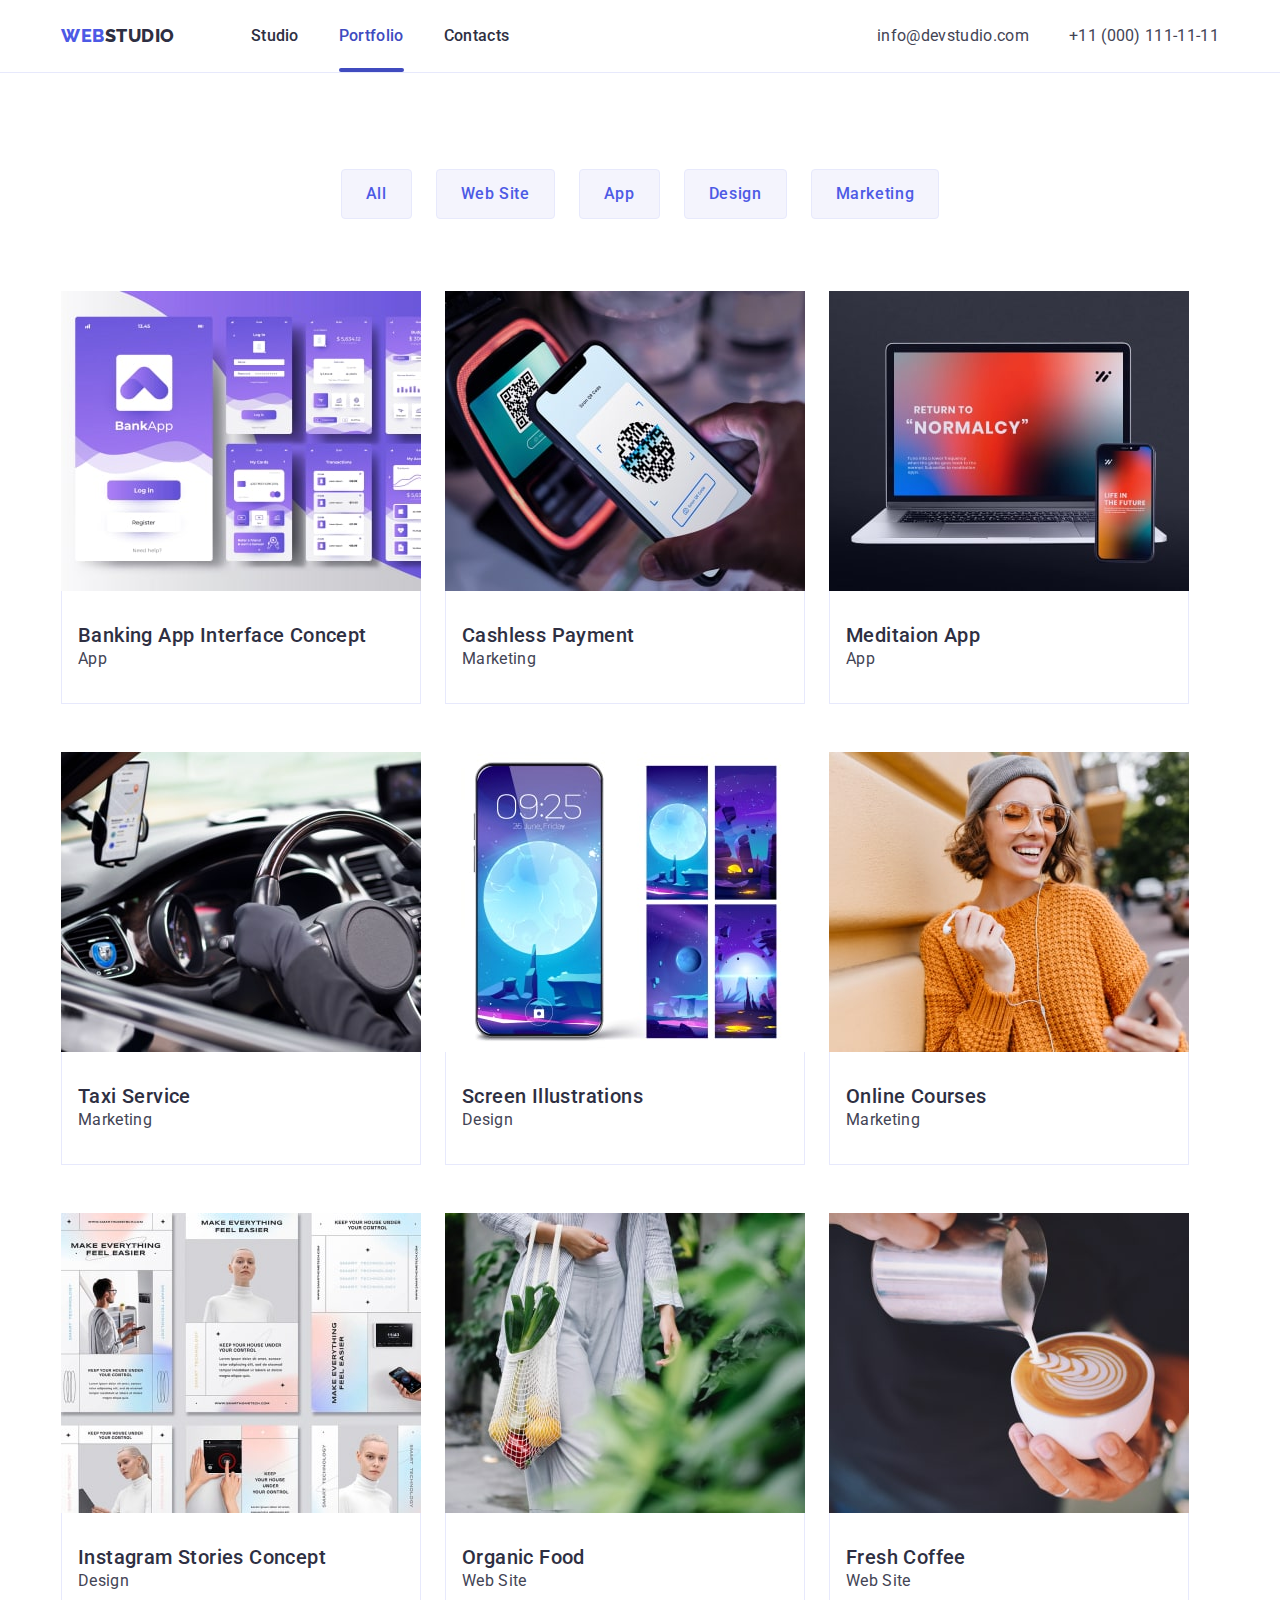
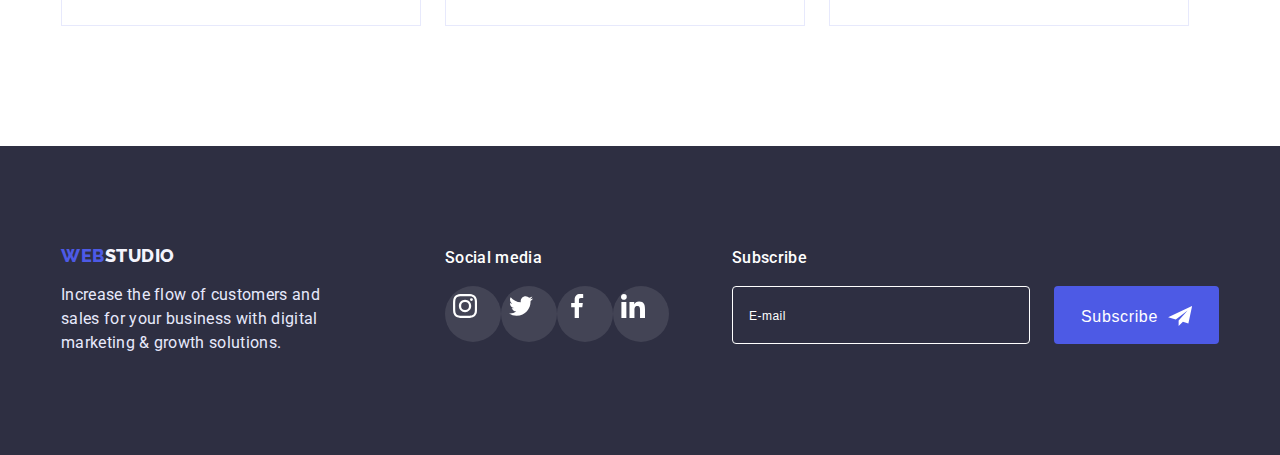
==== portfolio.html @ dc3c27eb "Initial commit" ====
<!DOCTYPE html>
<html lang="en">
<head>
    <meta charset="UTF-8">
    <meta http-equiv="X-UA-Compatible" content="IE=edge">
    <meta name="viewport" content="width=device-width, initial-scale=1.0">
    <title>WebStudio</title>
    <link rel="stylesheet" href="https://cdnjs.cloudflare.com/ajax/libs/modern-normalize/1.1.0/modern-normalize.min.css"
        integrity="sha512-wpPYUAdjBVSE4KJnH1VR1HeZfpl1ub8YT/NKx4PuQ5NmX2tKuGu6U/JRp5y+Y8XG2tV+wKQpNHVUX03MfMFn9Q=="
        crossorigin="anonymous" referrerpolicy="no-referrer" />
    <link rel="preconnect" href="https://fonts.googleapis.com">
    <link rel="preconnect" href="https://fonts.gstatic.com" crossorigin>
    <link href="https://fonts.googleapis.com/css2?family=Raleway:wght@800&family=Roboto:wght@400;500;700;900&display=swap"
        rel="stylesheet">
    <link rel="stylesheet" href="./css/styles.css">
</head>
<body>
    <header class="header">
        <div class="container header-flex">
        <nav class="header-navigation nav-flex" >
            <a href="./index.html" class="header-logo link"><span class="header-partlogo">Web</span>Studio</a>
            <ul class="header-first list">
                <li class="header-item"> <a href="./index.html" class="header-link link">Studio</a></li>
                <li class="header-item"> <a href="./portfolio.html" class="header-link link active">Portfolio</a></li>
                <li class="header-item"> <a href="" class="header-link link">Contacts</a></li>
            </ul>
        </nav>
        <address>
            <ul class="header-list list">
                <li class="header-address"> <a class="header-mail link" href="mailto:info@devstudio.com">info@devstudio.com</a> </li>
                <li class="header-address"> <a class="header-tel link" href="tel:+110001111111">+11 (000) 111-11-11</a> </li>
            </ul>
        </address>
        </div>
    </header>
    <main>
        <section class="portfolio">
            <div class="container">
        <h1 class="visually-hidden">Portfolio</h1>
        <ul class="portfolio-list-btn list">
            <li class="portfolio-item-btn"><button class="portfolio-button" type="button">All</button></li>
            <li class="portfolio-item-btn"><button class="portfolio-button" type="button">Web Site</button></li>
            <li class="portfolio-item-btn"><button class="portfolio-button" type="button">App</button></li>
            <li class="portfolio-item-btn"><button class="portfolio-button" type="button">Design</button></li>
            <li class="portfolio-item-btn"><button class="portfolio-button" type="button">Marketing</button></li>
        </ul>
       
        <ul class="portfolio-list list">
            <li class="portfolio-item">
                <a class="portfolio-link link" href=""><div class="cardoverlay"><img src="./images/portfolio1.jpg" alt="bankapp" width="360">
                <p class="nonvisieble">14 Stylish and User-Friendly App Design Concepts · Task Manager App · Calorie Tracker App · Exotic Fruit Ecommerce App ·
                Cloud Storage App</p></div>
                <div class="part-card"><h2 class="portfolio-subtitle">Banking App Interface Concept</h2>
                <p class="portfolio-text">App</p></div></a>
            </li>
            <li class="portfolio-item">
                <a class="portfolio-link link" href=""><div class="cardoverlay"><img src="./images/portfolio2.jpg" alt="Cashless Payment" width="360">
                    <p class="nonvisieble">14 Stylish and User-Friendly App Design Concepts · Task Manager App · Calorie Tracker App · Exotic Fruit Ecommerce App ·
                Cloud Storage App</p></div>
                <div class="part-card"><h2 class="portfolio-subtitle">Cashless Payment</h2>
                <p class="portfolio-text">Marketing</p></div></a>
            </li>
            <li class="portfolio-item">
                <a class="portfolio-link link" href=""><div class="cardoverlay"><img src="./images/portfolio3.jpg" alt="netbook" width="360">
                    <p class="nonvisieble">14 Stylish and User-Friendly App Design Concepts · Task Manager App · Calorie Tracker App · Exotic Fruit Ecommerce App ·
                Cloud Storage App</p></div>
                <div class="part-card"><h2 class="portfolio-subtitle">Meditaion App</h2>
                <p class="portfolio-text">App</p></div></a>
            </li>
            <li class="portfolio-item">
                <a class="portfolio-link link" href=""><div class="cardoverlay"><img src="./images/portfolio4.jpg" alt="Taxi Service" width="360">
                    <p class="nonvisieble">14 Stylish and User-Friendly App Design Concepts · Task Manager App · Calorie Tracker App · Exotic Fruit Ecommerce App ·
                Cloud Storage App</p></div>
                <div class="part-card"><h2 class="portfolio-subtitle">Taxi Service</h2>
                <p class="portfolio-text">Marketing</p></div></a>
            </li>
            <li class="portfolio-item">
                <a class="portfolio-link link" href=""><div class="cardoverlay"><img src="./images/portfolio5.jpg" alt="phone" width="360">
                    <p class="nonvisieble">14 Stylish and User-Friendly App Design Concepts · Task Manager App · Calorie Tracker App · Exotic Fruit Ecommerce App ·
                Cloud Storage App</p></div>
                <div class="part-card"><h2 class="portfolio-subtitle">Screen Illustrations</h2>
                <p class="portfolio-text">Design</p></div></a>
            </li>
            <li class="portfolio-item">
                <a class="portfolio-link link" href=""><div class="cardoverlay"><img src="./images/portfolio6.jpg" alt="woman" width="360">
                    <p class="nonvisieble">14 Stylish and User-Friendly App Design Concepts · Task Manager App · Calorie Tracker App · Exotic Fruit Ecommerce App ·
                Cloud Storage App</p></div>
                <div class="part-card"><h2 class="portfolio-subtitle">Online Courses</h2>
                <p class="portfolio-text">Marketing</p></div></a>
            </li>
            <li class="portfolio-item">
                <a class="portfolio-link link" href=""><div class="cardoverlay"><img src="./images/portfolio7.jpg" alt="Instagram Stories" width="360">
                    <p class="nonvisieble">14 Stylish and User-Friendly App Design Concepts · Task Manager App · Calorie Tracker App · Exotic Fruit Ecommerce App ·
                Cloud Storage App</p></div>
                <div class="part-card"><h2 class="portfolio-subtitle">Instagram Stories Concept</h2>
                <p class="portfolio-text">Design</p></div></a>
            </li>
            <li class="portfolio-item">
                <a class="portfolio-link link" href=""><div class="cardoverlay"><img src="./images/portfolio8.jpg" alt="food" width="360">
                    <p class="nonvisieble">14 Stylish and User-Friendly App Design Concepts · Task Manager App · Calorie Tracker App · Exotic Fruit Ecommerce App ·
                Cloud Storage App</p></div>
                <div class="part-card"><h2 class="portfolio-subtitle">Organic Food</h2>
                <p class="portfolio-text">Web Site</p></div></a>
            </li>
            <li class="portfolio-item">
                <a class="portfolio-link link" href=""><div class="cardoverlay"><img src="./images/portfolio9.jpg" alt="cup of coffee" width="360">
                    <p class="nonvisieble">14 Stylish and User-Friendly App Design Concepts · Task Manager App · Calorie Tracker App · Exotic Fruit Ecommerce App ·
                Cloud Storage App</p></div>
                <div class="part-card"><h2 class="portfolio-subtitle">Fresh Coffee</h2>
                <p class="portfolio-text">Web Site</p></div></a>
            </li>
        </ul>
        </div>
        </section>
    </main>
    <footer class="footer">
        <div class="container footer-constraction">
            <div class="footer-first-part">
                <a class="footer-logo link" href="./index.html"><span class="footer-partlogo">Web</span>Studio</a>
                <p class="footer-text">Increase the flow of customers and sales for your business with digital marketing &
                    growth solutions.</p>
            </div>
            <div class="footer-seecondary-part">
                <p class="footer-subtitle">Social media</p>
                <ul class="footer-list list">
                    <li class="footer-item"><a href="" class="footer-link link"><svg class="footer-icon" width="24px"
                                height="24px">
                                <use href="./images/symbol-defs.svg#icon-instagram"></use>
                            </svg></a></li>
                    <li class="footer-item"><a href="" class="footer-link link"><svg class="footer-icon" width="24px"
                                height="24px">
                                <use href="./images/symbol-defs.svg#icon-twitter"></use>
                            </svg></a></li>
                    <li class="footer-item"><a href="" class="footer-link link"><svg class="footer-icon" width="24px"
                                height="24px">
                                <use href="./images/symbol-defs.svg#icon-facebook"></use>
                            </svg></a></li>
                    <li class="footer-item"><a href="" class="footer-link link"><svg class="footer-icon" width="24px"
                                height="24px">
                                <use href="./images/symbol-defs.svg#icon-linkedin"></use>
                            </svg></a></li>
                </ul>
            </div>
            <div class="footer-third-part">
                <form class="footer-form">
                    <label for="emailf" class="footer-label">Subscribe</label>
                    <div class="footer-form-flex">
                        <input type="email" name="email-footer" id="emailf" class="footer-input" placeholder="E-mail"
                            required>
                        <button type="submit" class="footer-form-button">Subscribe<svg class="footer-form-icon" width="24px"
                                height="20px">
                                <use href="./images/symbol-defs-forms.svg#icon-send"></use>
                            </svg></button>
                    </div>
                </form>
            </div>
        </div>
    </footer>
</body>
</html>
---- css/styles.css ----
/* index.html */

:root{
    --secondary-title-color: #2E2F42;
    --main-subtitle-color:  #2E2F42;
    --main-text-color:  #434455;
    --secondary-font: 'Raleway', san-serif;
    --accent-color:#404BBF;
    --main-background: #FFFFFF;
    --transition-duration: 250ms;
    --transition-timing: cubic-bezier(0.4, 0, 0.2, 1);
}

body{
    background-color: --main-background;
    font-family: "Roboto", sans-serif;
    color:var(--main-subtitle-color);
    margin: 0;
}

.list{
list-style: none;
padding: 0;
margin: 0;

}
.link{
    text-decoration: none;
}
.container{
    max-width: 1158px;
    margin: 0 auto;
    padding-left: 15px;
    padding-right: 15px;

}

.visually-hidden {
    position: absolute;
    width: 1px;
    height: 1px;
    margin: -1px;
    border: 0;
    padding: 0;

    white-space: nowrap;
    clip-path: inset(100%);
    clip: rect(0 0 0 0);
    overflow: hidden;
}

h1,h2,h3,h4,p,ul {
margin:0;}

img{
    display:block;
    max-width:100%;
    height: auto;
} 
    /* header */
.header{
    border-bottom:1px solid #E7E9FC;
    
 
}
.header-logo {
    color: inherit;
    font-family: var(--secondary-font);
        font-weight: 800;
        font-size: 18px;
        line-height: 1.33;
        letter-spacing: 0.03em;
        text-transform: uppercase;
        margin-right: 76px;
        padding: 24px 0;
    
}
.header-partlogo {
 color: #4D5AE5;   
}

.header-first {
    display: flex;

}

.header-item:not(:last-child) {
    margin-right: 40px;

}

.header-list {
    display: flex;

}

.header-address:not(:last-child) {
    margin-right: 40px;
  
}
 
.nav-flex {
    display: flex;
   
}

.header-flex{
    display: flex;
}
 
address {
margin-left: auto;
}

   
.header-link {
    font-weight: 500;
        font-size: 16px;
        line-height: 1.5;
        letter-spacing: 0.02em;
        color: inherit;
        padding: 24px 0;
        display: block;
        position:relative;
        transition: color var(--transition-duration) var(--transition-timing);
}
.header-link.active{
    color:var(--accent-color);
}

.header-link.active::after{
    content: '';
    width: 100%;
    height: 4px;
    border-radius: 2px;
    background-color:var(--accent-color);
    position:absolute;
    left: 0;
    bottom: 0;

}

.header-link:hover,
.header-link:focus {
    color:var(--accent-color);
}

.header-mail {
    font-style: normal;
        font-weight: 400;
        font-size: 16px;
        line-height: 1.5;
        letter-spacing: 0.02em;
        color:var(--main-text-color);
        display: block;
        padding: 24px 0;
        transition: color var(--transition-duration) var(--transition-timing);
}
.header-mail:hover,
.header-mail:focus {
    color: var(--accent-color);
}

.header-tel {
    font-style: normal;
    font-weight: 400;
    font-size: 16px;
    line-height: 1.5;
    letter-spacing: 0.02em;
    color: var(--main-text-color);
    padding: 24px 0;
    display: block;
    transition: color var(--transition-duration) var(--transition-timing);
}

.header-tel:hover,
.header-tel:focus{
    color:var(--accent-color);
}
 
    /* Section Hero */

.hero {
    background-color: #2E2F42; 
    padding: 188px 0;
    background-image: linear-gradient(to right, rgba(46, 47, 66, 0.7), rgba(46, 47, 66, 0.7)), url(../images/hero-background.jpg);
    background-repeat: no-repeat;
    background-position: center;
    background-size: cover;
    max-width: 1440px;
    margin:0 auto; 

}

.title-hero {
    font-weight: 700;
    font-size: 56px;
    line-height: 1.07;
    text-align: center;
    letter-spacing: 0.02em;
    color: #FFFFFF;
    margin-bottom: 48px;
    width: 496px;
    margin-left: auto;
    margin-right: auto;
}

.button-hero {
    font-family:inherit;
    font-style: normal;
    font-weight: 500;
    font-size: 16px;
    line-height: 1.5;
    align-items: center;
    letter-spacing: 0.04em;
    color: #FFFFFF;
    background-color: #4D5AE5;
    box-shadow: 0px 4px 4px rgba(0, 0, 0, 0.15);
    border-radius: 4px;
    cursor: pointer;
    text-align: center;
    padding: 16px 32px;
    border: none;
    margin-left: auto;
    margin-right: auto;
    display: block;
    transition: background-color var(--transition-duration) var(--transition-timing);
   
    
}

 .button-hero:hover,
 .button-hero:focus {
     background-color: var(--accent-color);
 }

 

    /* Section about */

.about{
    padding: 120px 0;
}

.about-subtitle {
    font-weight: 500;
    font-size: 20px;
    line-height: 1.2;
    letter-spacing: 0.02em;
    margin-bottom: 8px;
  }

.about-text {
    font-weight: 400;
    font-size: 16px;
    line-height: 1.5;
    letter-spacing: 0.02em;    
    color:var(--main-text-color);
}

.about-list{
    display:flex;

}
 .about-item:not(:last-child) {
     margin-right: 24px;}

.about-item::before{
    content: '';
    display: block; 
    height: 112px;
    background-color: #F4F4FD;
    margin-bottom: 8px;
    background-repeat: no-repeat;
    background-position: center;
}

.icon-antenna::before{
    background-image: url(../images/antenna.svg);
    background-size: 64px;
}
.icon-clock::before {
    background-image: url(../images/clock.svg);
    background-size: 64px;
}
.icon-diagramm::before {
    background-image: url(../images/diagram.svg);
    background-size: 64px;
}
.icon-astronaut::before{
    background-image: url(../images/astronaut.svg);
    background-size: 64px;
}
    /* Section activity */

.activity {
padding-bottom: 120px;

}
.activity-title {
    font-weight: 700;
    font-size: 36px;
    line-height: 1.11;
    text-align: center;
    letter-spacing: 0.02em;
    text-transform: capitalize;   
    margin-bottom: 72px;
}
.activity-list {
    display: flex;
}
.activity-item:not(:last-child) {
    margin-right: 24px;
}

    /* Section team */

        .team {
            background-color: #F4F4FD;
            padding: 120px 0;
        }
    
        .team-title { 
            font-weight: 700;
            font-size: 36px;
            line-height: 1.11;
            text-align: center;
            letter-spacing: 0.02em;
            text-transform: capitalize;
            margin-bottom: 72px;
            }
    
        .team-subtitle {
            font-weight: 500;
            font-size: 20px;
            line-height: 1.2;
            text-align: center;
            letter-spacing: 0.02em;
            margin-bottom: 8px;
        }
    
        .team-text {
            font-weight: 400;
            font-size: 16px;
            line-height: 1.5;
            text-align: center;
            letter-spacing: 0.02em;        
            color:var(--main-text-color);
            margin-bottom: 8px;
        }

        .team-list{
            display:flex;
        }
        .team-item{
             box-shadow: 0px 1px 6px rgba(46, 47, 66, 0.08), 0px 1px 1px rgba(46, 47, 66, 0.16), 0px 2px 1px rgba(46, 47, 66, 0.08);
             border-radius: 0px 0px 4px 4px;
        }
        .team-item:not(:last-child) {
            margin-right: 24px;}

        .team-item > .part-card {
            padding: 32px 16px;
            background-color: #FFFFFF;
            }
            
        .part-card-list{
            display: flex;
        }
        .part-card-item{
            height: 40px;
            width: 40px;
        }
        .part-card-item:not(:last-child){
            margin-right: 24px;
        }
        .part-card-link{
            display:inline-block;
            width: 100%;
            height: 100%;
            border-radius: 50%;
            background-color: #4D5AE5;
            padding:12px 12px;
            color:#FFFFFF;
            transition: background-color var(--transition-duration) var(--transition-timing);
        }

        .part-card-link:hover, .part-card-link:focus{
            background-color:#404BBF;
        }
        .part-card-icon{
         fill: currentColor;
        }

        /* Section Customers */

        .customers{
            padding:120px 0 130px;
        }
        .customers-title{
            font-weight: 700;
            font-size: 36px;
            line-height: 1.11;
            text-align: center;
            letter-spacing: 0.02em;
            text-transform: capitalize;
            margin-bottom: 72px;
        }
        .customers-list{
            display:flex;
        }
        .customers-item{
            width:  168px;
            height: 88px;
        }

        .customers-item:not(:last-child){
            margin-right: 24px;
        }

        .customers-link{
            display:inline-block;
            max-width: 100%;
            max-height: 100%;
            padding: 16px 32px;
            border: 1px solid #8E8F99;
            border-radius: 4px;
            color:#8e8f99;
            transition: color var(--transition-duration) var(--transition-timing), border var(--transition-duration) var(--transition-timing);
        }
        .customers-link:hover, .customers-link:focus{
            border: 1px solid #404BBF;
            color:#404BBF;
           
        }

        
        .customers-icon{
            width: 104px;
            height: 56px;
            fill:currentColor;
          
        }
          

        /* Footer */

        .footer {
            background-color: #2E2F42;
            padding: 100px 0;
                }
                
        
        .footer-logo {
            font-family: var(--secondary-font);
            font-style: normal;
            font-weight: 800;
            font-size: 18px;
            line-height: 1.16;
            display: flex;
            align-items: center;
            letter-spacing: 0.03em;
            text-transform: uppercase;
            color: #F4F4FD;
            margin-bottom: 16px;
                }
        
        .footer-partlogo {
        color: #4D5AE5;
                }
        
        .footer-text {
            font-weight: 400;
            font-size: 16px;
            line-height: 1.5;    
            letter-spacing: 0.02em;
            color: #E7E9FC;
            display: inline-block;
            width:264px;
        }

        .footer-subtitle{
            font-weight: 500;
            font-size: 16px;
            line-height: 1.5;
            letter-spacing: 0.02em;
            color: #FFFFFF;
            margin-bottom: 16px;
        }

        .footer-constraction{
            display:flex;
        }

        .footer-first-part{
            margin-right: 120px;
        }
        
        .footer-list {
            display: flex;}

        .footer-item {
            height: 40px;
            width: 40px;
        }

        .footer-item:not(:last-child){
            margin-right: 16px;
        }
            
        .footer-link {
            display: inline-block;
            width: 100%;
            height: 100%;
            border-radius: 50%;
            background-color: #FFFFFF1A;
            padding: 8px 8px;
            color: #FFFFFF;
            transition: background-color var(--transition-duration) var(--transition-timing);
        }

        .footer-link:hover,
        .footer-link:focus {
            background-color: #31D0AA;}
            
        .footer-icon {
            fill: currentColor;
                 }
        .footer-third-part{
            margin-left: auto;
        }
        .footer-label{
            font-family: 'Roboto';
            font-style: normal;
            font-weight: 500;
            font-size: 16px;
            line-height: 24px;
            letter-spacing: 0.02em;
            color: #FFFFFF;
            margin-bottom: 16px;
            display:block;
        }
        .footer-input{
            width: 264px;
            height: 40px;
            border: 1px solid #FFFFFF;
            border-radius: 4px;
            outline: transparent;
            background-color: #2E2F42;
            color: #FFFFFF;
            padding: 8px 16px;
            margin-right: 24px;
            
        }
        .footer-input::placeholder{
            font-weight: 400;
            font-size: 12px;
            line-height: 24px;
            display: flex;
            align-items: center;
            letter-spacing: 0.04em;
            color: #FFFFFF;
        }
        .footer-form-flex{
            display:flex;
        }
        .footer-form-button{
            font-weight: 500;
            font-size: 16px;
            line-height: 1.5;
            letter-spacing: 0.04em;
            color: #FFFFFF;
            background-color: #4D5AE5;
            border-radius: 4px;
            cursor: pointer;
            padding: 8px 24px;
            border: none;
            width: 165px;
        
        }
        .footer-form-button:hover {
            background-color: var(--accent-color);
            transition: background-color var(--transition-duration) var(--transition-timing);

        }
        .footer-form-icon{

            transform: translateY(20%); 
            margin-left: 10px;
         
        }
    /* Portfolio */
    
    .portfolio {
        padding: 96px 0 120px;
    }

        .portfolio-button{
            padding: 12px 24px;
            font-family:inherit;
            font-style: normal;
            font-weight: 500;
            font-size: 16px;
            line-height: 1.5;
            display: flex;
            align-items: center;
            text-align: center;
            letter-spacing: 0.04em;
            color: #4D5AE5;
            background: #F4F4FD;
            border: 1px solid #E7E9FC;
            border-radius: 4px;
            cursor: pointer;
            transition: color var(--transition-duration) var(--transition-timing), 
            background-color var(--transition-duration) var(--transition-timing), 
            border var(--transition-duration) var(--transition-timing),
            box-shadow var(--transition-duration) var(--transition-timing);
                }
        .portfolio-button:hover,
        .portfolio-button:focus {
            color: #FFFFFF;
            background-color:var(--accent-color);
            box-shadow: 0px 3px 1px rgba(0, 0, 0, 0.1),
                0px 2px 1px rgba(0, 0, 0, 0.08),
                0px 2px 2px rgba(0, 0, 0, 0.12);
            border: 1px solid var(--accent-color);
                }

        .portfolio-subtitle{
            color:var(--main-subtitle-color);
            font-weight: 500;
            font-size: 20px;
            line-height: 1.2;
            letter-spacing: 0.02em;
                }
        .portfolio-text{
            font-weight: 400;
            font-size: 16px;
            line-height: 1.5;
            letter-spacing: 0.02em;
            color: var(--main-text-color);
                }
        .portfolio-link{
            display: block;
            transition: box-shadow var(--transition-duration) var(--transition-timing);
            
        }
        .portfolio-link:hover{
        box-shadow: 0px 1px 6px rgba(46, 47, 66, 0.08),
                0px 1px 1px rgba(46, 47, 66, 0.16),
                0px 2px 1px rgba(46, 47, 66, 0.08);
        
        }

        .portfolio-list-btn{
            display:flex;
            padding-left: 0;
            margin-bottom: 72px;
            justify-content: center;
            
        }

       
        .portfolio-item-btn:not(:last-child) {
            margin-right: 24px;

        }
 
        .portfolio-list{
            display: flex;
            flex-wrap: wrap;
        
        }
        
        .portfolio-item {
           width: 360px; 
           margin-right: 24px;  
           margin-bottom: 48px;
          
        }
        .portfolio-item:nth-child(3n){
            margin-right: 0; }

        .portfolio-item:nth-last-child(-n + 3) {
            margin-bottom: 0;
                }

                
.portfolio-link > .part-card {
            padding:32px 16px; 
            border-bottom: 1px solid #E7E9FC;
            border-left: 1px solid #E7E9FC;
            border-right: 1px solid #E7E9FC;


        }
        .cardoverlay{
        position: relative; 
        overflow: hidden; 
       }
        
        .nonvisieble{
        font-weight: 400;
        font-size: 16px;
        line-height: 1.5;
        letter-spacing: 0.02em;
        color: #F4F4FD;
        position: absolute;
        width: 100%;
        height: 100%;
        top:0;
        transform:translateY(100%) ;
        padding: 40px 32px;
        opacity: 0;
        background-color:#4D5AE5;
        transition: transform var(--transition-duration) var(--transition-timing);
       }
        .portfolio-link:hover .nonvisieble {
            opacity:1;
            transform: translateY(0%);
        }
        .portfolio-link:focus .nonvisieble {
            opacity: 1;
            transform: translateY(0%);
        }
     

        /* Modalka */
        .backdrop{
            position: fixed;
            top:0;
            left:0;
            width:100%;
            height:100%;
            background-color: rgba(46, 47, 66, 0.4);
            opacity: 1;
            transition: opacity var(--transition-duration) var(--transition-timing);

        }
        .backdrop.is-hidden{
            opacity: 0;
            pointer-events: none;
        }

        .backdrop.is-hidden .modal{
            transform: translate(-50%, -50%) scale(0.01);

        }
        .modal{
            position: absolute;
            width: 408px;
            min-height: 576px;
            padding: 72px 24px 24px;
            left: 50%;
            top: 50%; 
            transform: translate(-50%, -50%) scale(1); 
            background: #FCFCFC;
            box-shadow: 0px 1px 1px rgba(0, 0, 0, 0.14), 0px 1px 3px rgba(0, 0, 0, 0.12), 0px 2px 1px rgba(0, 0, 0, 0.2);
            border-radius: 4px;
            transition: transform var(--transition-duration) var(--transition-timing);
        }
        .modal-bottom{
            position: absolute;
            right:24px;
            top:24px;
            width: 24px;
            height: 24px;
            border-radius: 50%;
            background-color: #E7E9FC;
            border: 1px solid rgba(0, 0, 0, 0.1);
            color: black;
            transition: background-color var(--transition-duration) var(--transition-timing);
        
        }
        .modal-icon{
            position:absolute;
            left: 50%;
            top: 50%;
            transform: translate(-50%, -50%);
            fill: currentColor;
            transition: fill var(--transition-duration) var(--transition-timing);

        }
        .modal-bottom:hover, .modal-bottom:hover{
            background-color: var(--accent-color);
            color:#FFFFFF;
        }
        .modal-title {
            font-weight: 500;
            font-size: 16px; 
            line-height: 1.5; 
            text-align: center; 
            letter-spacing: 0.02em;
            color: #2E2F42;  
            margin-bottom: 16px;
        }

        .modal-input{
            width:100%;
            height:40px;
            border: 1px solid rgba(46, 47, 66, 0.4);
            border-radius: 4px;
            padding-left: 38px;
            padding-right: 16px;
            outline: transparent;
            transition: border var(--transition-duration) var(--transition-timing);
        }
        .modal-input:focus{
            border: 1px solid #4D5AE5;
        }
        .modal-input:focus + .modal-form-icon{
            fill:#4D5AE5;

        }
        .modal-textarea{
            width:100%;
            min-height:120px;
            padding:8px 16px;
            margin-bottom: 16px;
            border: 1px solid rgba(46, 47, 66, 0.4);
            border-radius: 4px;
            resize: none;
            outline: transparent;
            transition: border var(--transition-duration) var(--transition-timing);
        }
        .modal-textarea:focus{
            border: 1px solid #4D5AE5;
        }
        .modal-textarea::placeholder{
            font-weight: 400;
            font-size: 12px;
            line-height: 14px;
            letter-spacing: 0.04em;
            color: rgba(46, 47, 66, 0.4);
        }
        .modal-bottom-form{
            font-family: inherit;
                font-style: normal;
                font-weight: 500;
                font-size: 16px;
                line-height: 1.5;
                align-items: center;
                letter-spacing: 0.04em;
                color: #FFFFFF;
                background-color: #4D5AE5;
                box-shadow: 0px 4px 4px rgba(0, 0, 0, 0.15);
                border-radius: 4px;
                cursor: pointer;
                text-align: center;
                padding: 16px 32px;
                border: none;
                margin-left: auto;
                margin-right: auto;
                display: block;
                width: 169px;
                transition: background-color var(--transition-duration) var(--transition-timing);
        }
        .modal-bottom-form:hover,
        .modal-bottom-form:focus {
            background-color: var(--accent-color);
        }
        
        .modal-label{
            font-family: 'Roboto';
            font-style: normal;
            font-weight: 400;
            font-size: 12px;
            line-height: 1.166;
            letter-spacing: 0.04em;
            color: #8E8F99;
            margin-bottom: 4px;
            display: block;
        }
        .form-group{
            position: relative;
            margin-bottom: 8px;
        }

        .modal-form-icon{
            position: absolute;
            left:16px;
            top:27px;
            transition: fill var(--transition-duration) var(--transition-timing);

        }
        .modal-form-icon{
            fill:#2E2F42;
        }
        .modal-checkbox-label{
            font-weight: 400;
            font-size: 12px;
            line-height: 1.166;
            letter-spacing: 0.04em;
            color: #8E8F99;
            display: flex;
            margin-bottom: 24px;
            align-items: center;
        }
        .modal-checkbox-label::before{
            content: "";
            width: 16px;
            height: 16px;
            border: 1px solid rgba(46, 47, 66, 0.4);
            border-radius: 2px;
            margin-right: 8px;
        }
        .modal-checkbox:checked + .modal-checkbox-label::before {
            background-color:#404BBF;
            border: 1px solid#404BBF;
            background-image: url(../images/checked.svg);
            background-repeat: no-repeat;
            background-position: center;
        }
        .modal-policy{
            color:rgba(77, 90, 229, 1);
            font-size: 12px;
            margin-left: 4px;
        }
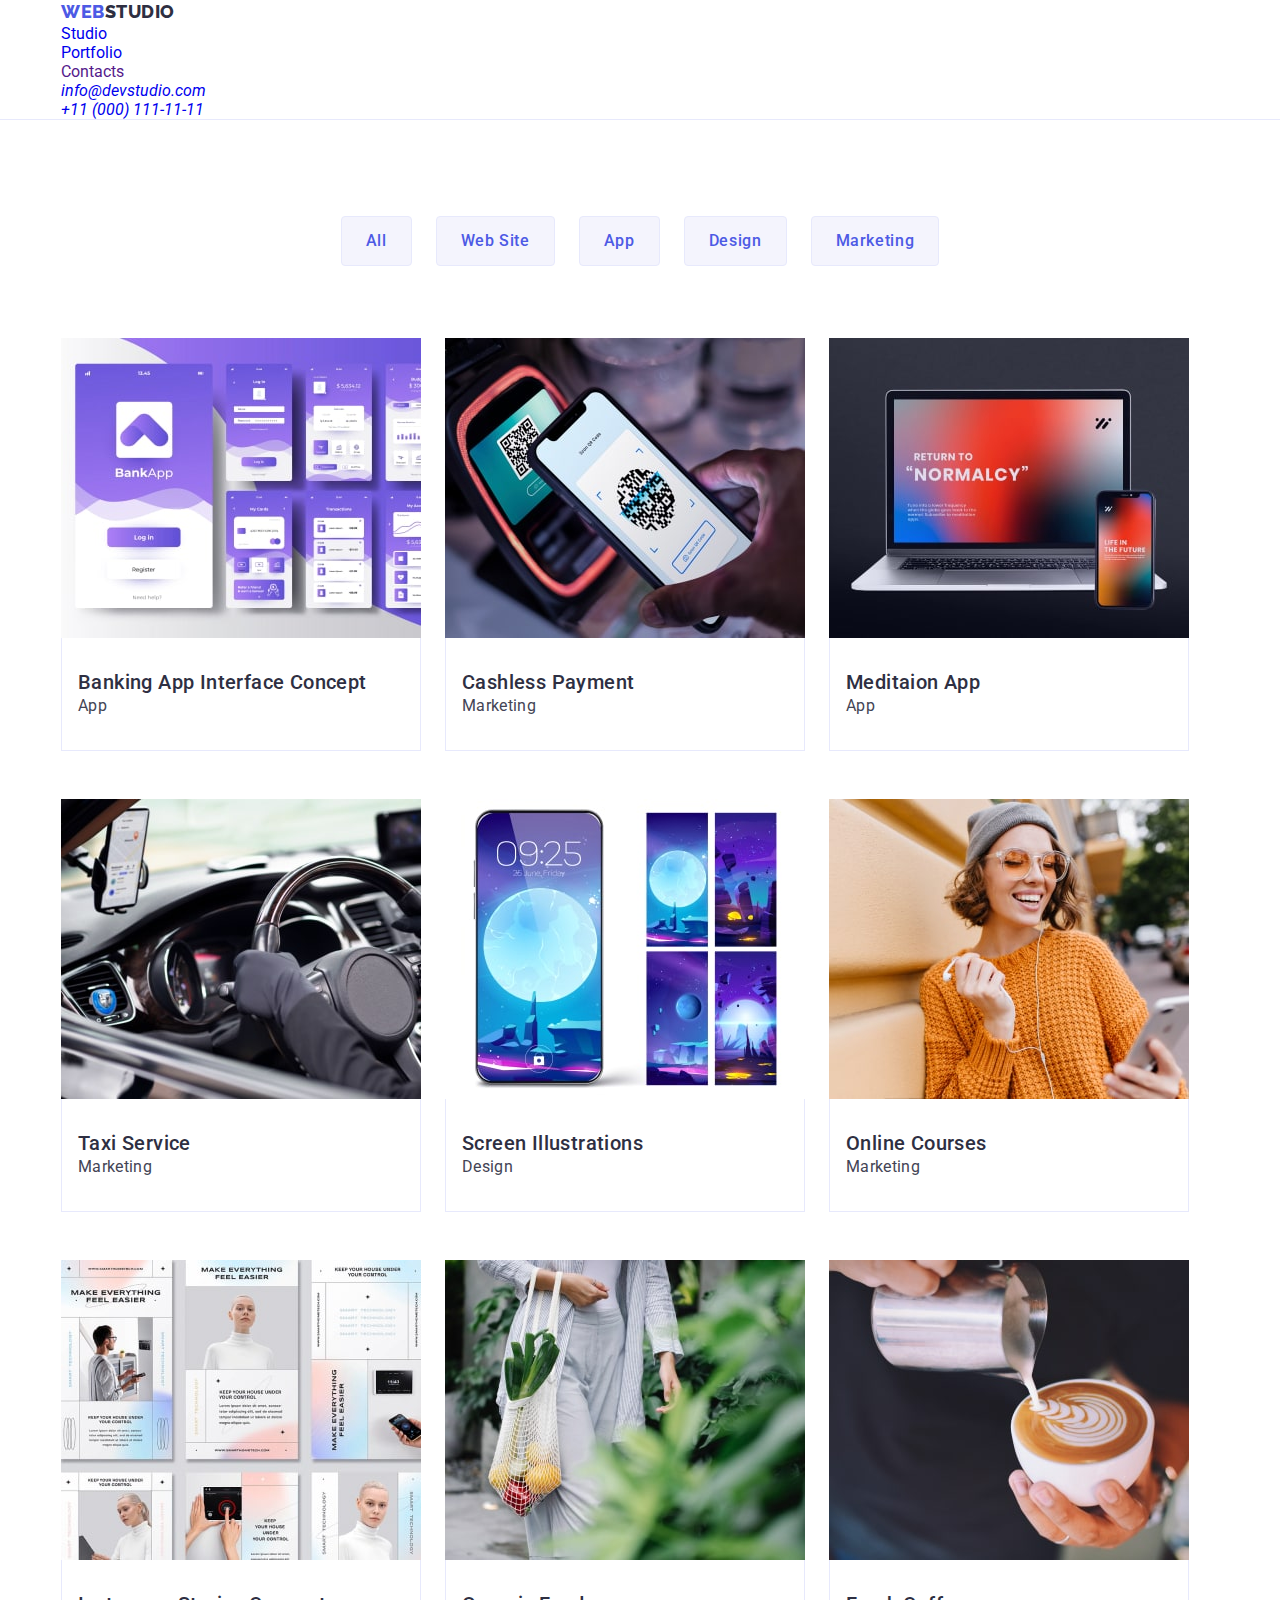
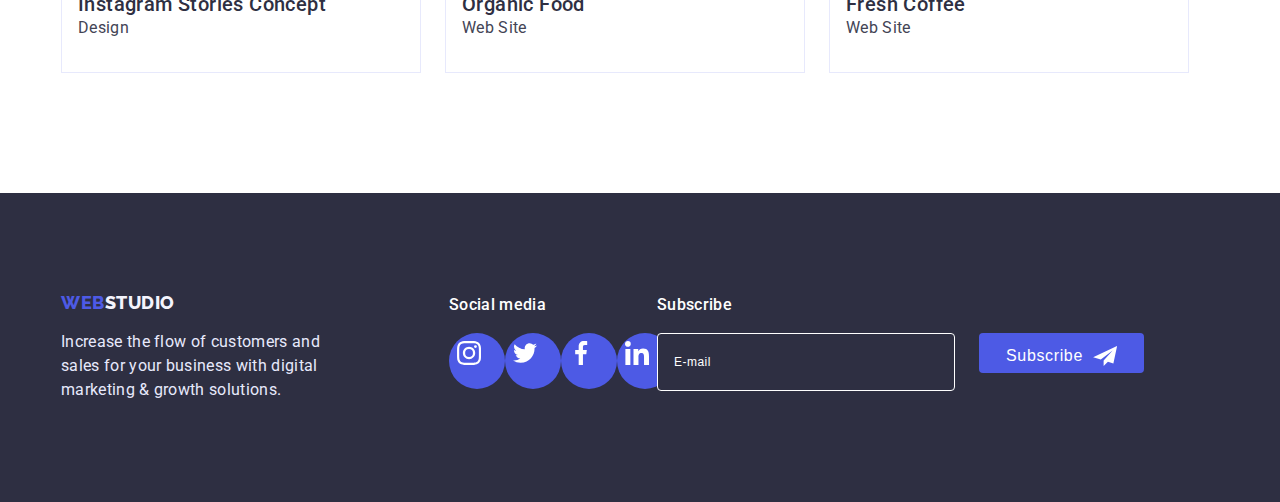
==== commit d82ed6ad: "bbb" ====
--- a/portfolio.html
+++ b/portfolio.html
@@ -13,6 +13,9 @@
     <link href="https://fonts.googleapis.com/css2?family=Raleway:wght@800&family=Roboto:wght@400;500;700;900&display=swap"
         rel="stylesheet">
     <link rel="stylesheet" href="./css/styles.css">
+    <link rel="stylesheet" href="./css/mobile-large.css">
+    <link rel="stylesheet" href="./css/tablet.css">
+    <link rel="stylesheet" href="./css/desktop.css">
 </head>
 <body>
     <header class="header">
--- a/css/styles.css
+++ b/css/styles.css
@@ -29,7 +29,7 @@
     text-decoration: none;
 }
 .container{
-    max-width: 1158px;
+    width: 100%;
     margin: 0 auto;
     padding-left: 15px;
     padding-right: 15px;
@@ -72,7 +72,7 @@
         line-height: 1.33;
         letter-spacing: 0.03em;
         text-transform: uppercase;
-        margin-right: 76px;
+        /* margin-right: 76px; */
         padding: 24px 0;
     
 }
@@ -80,7 +80,7 @@
  color: #4D5AE5;   
 }
 
-.header-first {
+/* .header-first {
     display: flex;
 
 }
@@ -98,9 +98,9 @@
 .header-address:not(:last-child) {
     margin-right: 40px;
   
-}
+} */
  
-.nav-flex {
+/* .nav-flex {
     display: flex;
    
 }
@@ -111,10 +111,10 @@
  
 address {
 margin-left: auto;
-}
+} */
 
    
-.header-link {
+/* .header-link {
     font-weight: 500;
         font-size: 16px;
         line-height: 1.5;
@@ -139,9 +139,9 @@
     left: 0;
     bottom: 0;
 
-}
-
-.header-link:hover,
+} */
+
+/* .header-link:hover,
 .header-link:focus {
     color:var(--accent-color);
 }
@@ -160,9 +160,9 @@
 .header-mail:hover,
 .header-mail:focus {
     color: var(--accent-color);
-}
-
-.header-tel {
+} */
+
+/* .header-tel {
     font-style: normal;
     font-weight: 400;
     font-size: 16px;
@@ -177,13 +177,34 @@
 .header-tel:hover,
 .header-tel:focus{
     color:var(--accent-color);
+} */
+.header-burger-button{
+    background-color:#FFFFFF;
+    /* border: none; */
+    display: block; 
+    width: 50px;
+    /* margin-right: auto; */
+}
+@media screen and (max-width: 768px) {
+    .header-first{
+        display:none;
+    }
+    .header-list{
+        display:none;
+    }
+    .header-flex{
+        display: flex;
+        justify-content: space-between;
+        align-items: center;
+    } 
+
 }
  
     /* Section Hero */
 
 .hero {
     background-color: #2E2F42; 
-    padding: 188px 0;
+    padding: 112px 0;
     background-image: linear-gradient(to right, rgba(46, 47, 66, 0.7), rgba(46, 47, 66, 0.7)), url(../images/hero-background.jpg);
     background-repeat: no-repeat;
     background-position: center;
@@ -195,15 +216,19 @@
 
 .title-hero {
     font-weight: 700;
-    font-size: 56px;
-    line-height: 1.07;
+    font-size: 36px;
+    line-height: 1.11;
     text-align: center;
     letter-spacing: 0.02em;
     color: #FFFFFF;
-    margin-bottom: 48px;
-    width: 496px;
+    margin-bottom: 72px;
     margin-left: auto;
     margin-right: auto;
+}
+@media screen and (max-width: 480px){
+.title-hero{
+    max-width: 320px;
+}
 }
 
 .button-hero {
@@ -240,62 +265,46 @@
     /* Section about */
 
 .about{
-    padding: 120px 0;
+    padding: 96px 0;
 }
 
 .about-subtitle {
-    font-weight: 500;
-    font-size: 20px;
-    line-height: 1.2;
+    font-weight: 700;
+    font-size: 36px;
+    line-height: 1.11;
     letter-spacing: 0.02em;
     margin-bottom: 8px;
+    text-align: center;
   }
 
 .about-text {
-    font-weight: 400;
+    font-weight: 500;
     font-size: 16px;
     line-height: 1.5;
     letter-spacing: 0.02em;    
     color:var(--main-text-color);
-}
-
+    text-align: center;
+    max-width:100%;
+    display: inline-block;
+}
+@media screen and (max-width: 767px) {
+.about-text {
+    padding-bottom: 72px;
+    }
+}
+
+.about-item{
+    width:100%;
+}
 .about-list{
-    display:flex;
-
-}
- .about-item:not(:last-child) {
-     margin-right: 24px;}
-
-.about-item::before{
-    content: '';
-    display: block; 
-    height: 112px;
-    background-color: #F4F4FD;
-    margin-bottom: 8px;
-    background-repeat: no-repeat;
-    background-position: center;
-}
-
-.icon-antenna::before{
-    background-image: url(../images/antenna.svg);
-    background-size: 64px;
-}
-.icon-clock::before {
-    background-image: url(../images/clock.svg);
-    background-size: 64px;
-}
-.icon-diagramm::before {
-    background-image: url(../images/diagram.svg);
-    background-size: 64px;
-}
-.icon-astronaut::before{
-    background-image: url(../images/astronaut.svg);
-    background-size: 64px;
-}
+    width:100%;
+}
+
     /* Section activity */
 
 .activity {
 padding-bottom: 120px;
+display:none;
 
 }
 .activity-title {
@@ -318,7 +327,7 @@
 
         .team {
             background-color: #F4F4FD;
-            padding: 120px 0;
+            padding: 96px 0;
         }
     
         .team-title { 
@@ -350,15 +359,22 @@
             margin-bottom: 8px;
         }
 
-        .team-list{
-            display:flex;
-        }
+        
         .team-item{
              box-shadow: 0px 1px 6px rgba(46, 47, 66, 0.08), 0px 1px 1px rgba(46, 47, 66, 0.16), 0px 2px 1px rgba(46, 47, 66, 0.08);
              border-radius: 0px 0px 4px 4px;
         }
+
+        @media screen and (max-width: 767px) {
         .team-item:not(:last-child) {
-            margin-right: 24px;}
+             margin-bottom: 72px;}
+        .team-item {
+            width: 264px;
+            margin-left: auto;
+            margin-right: auto;
+        }
+}
+
 
         .team-item > .part-card {
             padding: 32px 16px;
@@ -396,7 +412,7 @@
         /* Section Customers */
 
         .customers{
-            padding:120px 0 130px;
+            padding:96px 0;
         }
         .customers-title{
             font-weight: 700;
@@ -407,22 +423,16 @@
             text-transform: capitalize;
             margin-bottom: 72px;
         }
-        .customers-list{
-            display:flex;
-        }
+    
         .customers-item{
-            width:  168px;
+            width:  190px;
             height: 88px;
-        }
-
-        .customers-item:not(:last-child){
-            margin-right: 24px;
         }
 
         .customers-link{
             display:inline-block;
-            max-width: 100%;
-            max-height: 100%;
+            width: 100%;
+            height: 100%;
             padding: 16px 32px;
             border: 1px solid #8E8F99;
             border-radius: 4px;
@@ -437,18 +447,43 @@
 
         
         .customers-icon{
-            width: 104px;
+            width: 110px;
             height: 56px;
             fill:currentColor;
+            display: block;
+            margin-right: auto;
+            margin-left: auto;
           
         }
-          
+        @media screen and (max-width: 425px) {
+        .customers-item{
+        margin-bottom: 72px;
+        margin-left: auto;
+        margin-right: auto;
+        }
+        
+        }
+        @media screen and (min-width: 426px) and (max-width: 767px){
+        .customers-list{
+        display: flex;
+        flex-wrap: wrap;
+        justify-content: center;}
+        .customers-item:nth-child(2n+1){
+        margin-right: 16px;
+        }
+        .customers-item{
+        margin-bottom: 72px;
+        }
+        .customers-item:nth-last-child(-n+2) {
+        margin-bottom: 0;
+        }
+}
 
         /* Footer */
 
         .footer {
             background-color: #2E2F42;
-            padding: 100px 0;
+            padding: 96px 0;
                 }
                 
         
@@ -458,12 +493,12 @@
             font-weight: 800;
             font-size: 18px;
             line-height: 1.16;
-            display: flex;
-            align-items: center;
+            /* align-items: center; */
             letter-spacing: 0.03em;
             text-transform: uppercase;
             color: #F4F4FD;
             margin-bottom: 16px;
+            display: block;
                 }
         
         .footer-partlogo {
@@ -476,8 +511,7 @@
             line-height: 1.5;    
             letter-spacing: 0.02em;
             color: #E7E9FC;
-            display: inline-block;
-            width:264px;
+            display:block; 
         }
 
         .footer-subtitle{
@@ -487,14 +521,7 @@
             letter-spacing: 0.02em;
             color: #FFFFFF;
             margin-bottom: 16px;
-        }
-
-        .footer-constraction{
-            display:flex;
-        }
-
-        .footer-first-part{
-            margin-right: 120px;
+            display: block;
         }
         
         .footer-list {
@@ -514,7 +541,7 @@
             width: 100%;
             height: 100%;
             border-radius: 50%;
-            background-color: #FFFFFF1A;
+            background-color: #4D5AE5;
             padding: 8px 8px;
             color: #FFFFFF;
             transition: background-color var(--transition-duration) var(--transition-timing);
@@ -527,9 +554,9 @@
         .footer-icon {
             fill: currentColor;
                  }
-        .footer-third-part{
+        /* .footer-third-part{
             margin-left: auto;
-        }
+        } */
         .footer-label{
             font-family: 'Roboto';
             font-style: normal;
@@ -542,7 +569,6 @@
             display:block;
         }
         .footer-input{
-            width: 264px;
             height: 40px;
             border: 1px solid #FFFFFF;
             border-radius: 4px;
@@ -550,7 +576,6 @@
             background-color: #2E2F42;
             color: #FFFFFF;
             padding: 8px 16px;
-            margin-right: 24px;
             
         }
         .footer-input::placeholder{
@@ -561,9 +586,6 @@
             align-items: center;
             letter-spacing: 0.04em;
             color: #FFFFFF;
-        }
-        .footer-form-flex{
-            display:flex;
         }
         .footer-form-button{
             font-weight: 500;
@@ -577,6 +599,9 @@
             padding: 8px 24px;
             border: none;
             width: 165px;
+            height:40px;
+            display:block;
+
         
         }
         .footer-form-button:hover {
@@ -586,10 +611,52 @@
         }
         .footer-form-icon{
 
-            transform: translateY(20%); 
-            margin-left: 10px;
-         
-        }
+            transform: translateY(25%); 
+            margin-left: 10px; 
+      
+        }
+        .footer-first-part {
+            max-width: 268px;
+        }
+        .footer-seecondary-part{
+            max-width: 208px;
+        }
+        @media screen and (max-width: 767px) {
+        .footer-logo {
+            text-align: center;}
+        .footer-text{
+            width:100%;
+        }
+        .footer-first-part{
+            margin-left: auto;
+            margin-right: auto;
+            margin-bottom: 72px;
+        }
+        .footer-seecondary-part{
+            margin-left: auto;
+            margin-right: auto;
+            margin-bottom: 72px; 
+        }
+        .footer-subtitle{
+            text-align: center;
+        }
+        .footer-third-part{
+            width: 100%;
+        }
+        .footer-label{
+            text-align: center;
+        }
+        .footer-input{
+            width: 100%;
+            margin-bottom: 16px;
+        }
+        .footer-form-button{
+            margin-left: auto;
+            margin-right: auto;
+            display: block;
+        }
+
+}
     /* Portfolio */
     
     .portfolio {
@@ -736,6 +803,8 @@
             background-color: rgba(46, 47, 66, 0.4);
             opacity: 1;
             transition: opacity var(--transition-duration) var(--transition-timing);
+            padding: 96px 18px 114px;
+            overflow-y: scroll;
 
         }
         .backdrop.is-hidden{
@@ -748,13 +817,10 @@
 
         }
         .modal{
-            position: absolute;
-            width: 408px;
-            min-height: 576px;
-            padding: 72px 24px 24px;
-            left: 50%;
-            top: 50%; 
-            transform: translate(-50%, -50%) scale(1); 
+            position: relative;
+            width: 100%;
+            min-height: 586px;
+            padding: 72px 16px 24px;
             background: #FCFCFC;
             box-shadow: 0px 1px 1px rgba(0, 0, 0, 0.14), 0px 1px 3px rgba(0, 0, 0, 0.12), 0px 2px 1px rgba(0, 0, 0, 0.2);
             border-radius: 4px;
@@ -916,4 +982,15 @@
             color:rgba(77, 90, 229, 1);
             font-size: 12px;
             margin-left: 4px;
-        }+        }
+         @media screen and (min-width: 426px) and (max-width: 768px){
+        .modal{
+            width:392px;
+            margin-left: auto;
+            margin-right: auto;
+            }
+        .backdrop{
+            overflow-y: scroll;
+        }
+
+         }--- a/css/mobile-large.css
+++ b/css/mobile-large.css
@@ -0,0 +1,9 @@
+@media screen and (min-width: 480px) {
+    .container {
+        max-width: 426px;
+            }
+    .title-hero{
+        width: 320px;
+    }        
+    
+}--- a/css/tablet.css
+++ b/css/tablet.css
@@ -0,0 +1,100 @@
+@media screen and (min-width: 768px) {
+    .container {
+        max-width: 766px;
+    }
+    .title-hero {
+        width: 496px;
+        font-size: 56px;
+        line-height: 1.07;
+        margin-bottom: 36px;
+    }
+    .customers-item{
+        width:  168px;
+        height: 88px;}
+    .customers-icon{
+        width: 104px;
+        height: 56px;
+        fill:currentColor;}
+    .footer-flex-tablet{
+        display: flex;
+    }
+    .footer-form-flex{
+         display:flex;}
+    .about-subtitle {
+        text-align: start;
+        }
+    
+    .about-text {
+        text-align: start;
+        }
+    .modal{
+        padding: 72px 24px 24px;  
+        width: 408px;
+        
+    }
+}
+
+@media screen and (min-width: 768px) and (max-width: 1200px){
+    .about-list {
+            display: flex;
+            flex-wrap: wrap;
+            justify-content: space-between;
+        }
+    
+        .about-item {
+            width: 356px;
+            margin-bottom: 72px;
+        }
+    
+        .about-item:nth-child(2n+1) {
+            margin-right: 24px;
+    
+        }
+    
+        .about-item:nth-last-child(-n+2) {
+            margin-bottom: 0;
+        }
+
+        .container.tablet{
+            max-width: 582px;
+        }
+        .team-list{
+            display: flex;
+            flex-wrap: wrap;
+            justify-content: space-between;
+        }
+        .team-item{
+            margin-bottom: 64px;
+        }
+        .team-item:nth-last-child(-n+2) {
+            margin-bottom: 0;}
+
+        .customers-list{
+        display: flex;
+        flex-wrap: wrap;
+        justify-content: center;}
+        .customers-item{
+        margin-bottom: 72px;
+        margin-right: 24px;
+        }
+        .customers-item:nth-last-child(-n+3) {
+        margin-bottom: 0;
+        }
+        .customers-item:nth-child(3n+3){
+        margin-right: 0;
+        }
+        .footer-first-part {
+            margin-right: 24px;
+        }
+        .footer-flex-tablet{
+         margin-bottom: 72px;}
+         .footer-input{
+        margin-right: 24px;
+         }
+        .backdrop{
+        padding: 96px 180px 336px;}
+        .modal{
+        margin-left: auto;
+        margin-right: auto;
+        }
+}--- a/css/desktop.css
+++ b/css/desktop.css
@@ -0,0 +1,99 @@
+@media screen and (min-width: 1200px) {
+    .container {
+        max-width: 1158px;
+    }
+    .hero{
+        padding: 188px 0;
+    } 
+    .title-hero {
+    margin-bottom: 48px;
+         }
+    .about{
+    padding: 120px 0;
+    }
+    .about-subtitle{
+    font-weight: 500;
+    font-size: 20px;
+    line-height: 1.2;
+    }
+    .about-text {
+    font-weight: 400;
+    }
+    .about-list{
+    display:flex;
+
+}
+ .about-item:not(:last-child) {
+     margin-right: 24px;}
+
+.about-item::before{
+    content: '';
+    display: block; 
+    height: 112px;
+    background-color: #F4F4FD;
+    margin-bottom: 8px;
+    background-repeat: no-repeat;
+    background-position: center;
+}
+
+.icon-antenna::before{
+    background-image: url(../images/antenna.svg);
+    background-size: 64px;
+}
+.icon-clock::before {
+    background-image: url(../images/clock.svg);
+    background-size: 64px;
+}
+.icon-diagramm::before {
+    background-image: url(../images/diagram.svg);
+    background-size: 64px;
+}
+.icon-astronaut::before{
+    background-image: url(../images/astronaut.svg);
+    background-size: 64px;
+}
+.activity {
+    display: block;}
+.team {
+     padding: 120px 0;
+ }
+
+.team-list {
+    display: flex;}
+.team-item:not(:last-child) {
+    margin-right: 24px;
+ }
+.customers {
+    padding: 120px 0 130px;
+  }
+.customers-item:not(:last-child) {
+    margin-right: 24px;}
+.customers-list {
+    display: flex;}
+.footer {
+    padding: 100px 0;
+}
+.footer-constraction {
+    display: flex;
+} 
+
+.footer-first-part {
+    margin-right: 120px;
+   }
+.footer-input {
+    width: 264px;
+    margin-right: 24px;
+}
+.footer-flex-tablet {
+    margin-right: 80px;
+}
+.modal {
+    position: absolute;
+    width: 408px;
+    min-height: 576px;
+    padding: 72px 24px 24px;
+    left: 50%;
+    top: 50%;
+    transform: translate(-50%, -50%) scale(1);
+}
+}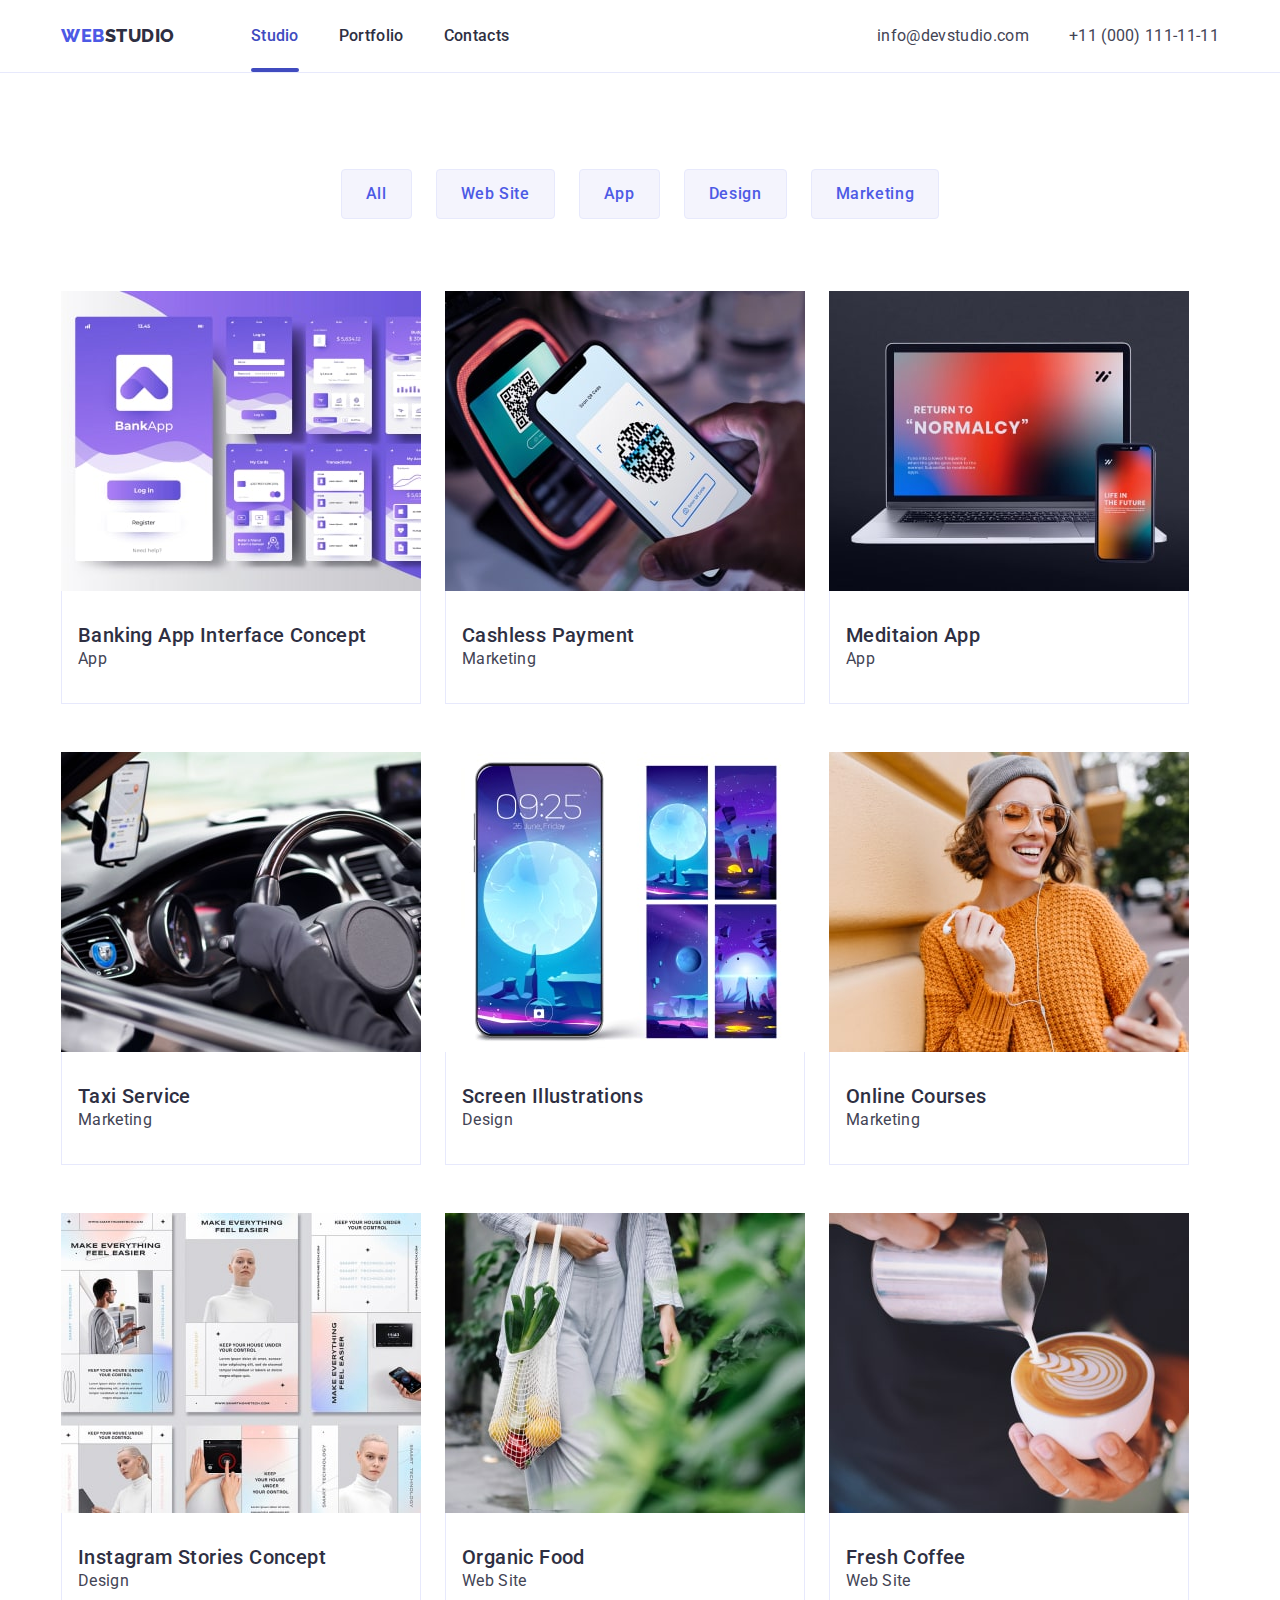
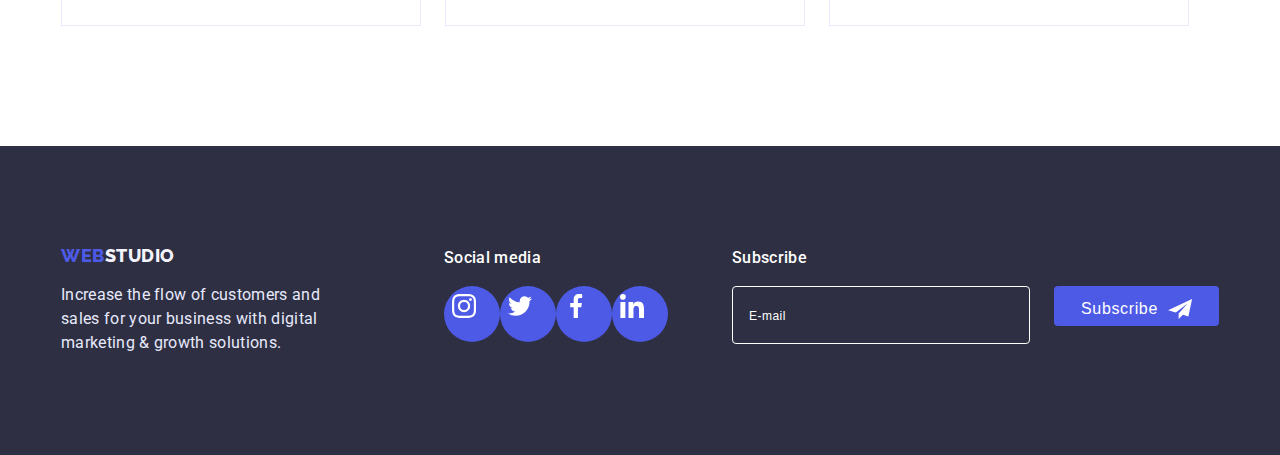
==== commit e5f909d8: "h" ====
--- a/portfolio.html
+++ b/portfolio.html
@@ -14,26 +14,71 @@
         rel="stylesheet">
     <link rel="stylesheet" href="./css/styles.css">
     <link rel="stylesheet" href="./css/mobile-large.css">
+    <link rel="stylesheet" href="./css/mobile-menu.css">
     <link rel="stylesheet" href="./css/tablet.css">
     <link rel="stylesheet" href="./css/desktop.css">
 </head>
 <body>
     <header class="header">
         <div class="container header-flex">
-        <nav class="header-navigation nav-flex" >
-            <a href="./index.html" class="header-logo link"><span class="header-partlogo">Web</span>Studio</a>
-            <ul class="header-first list">
-                <li class="header-item"> <a href="./index.html" class="header-link link">Studio</a></li>
-                <li class="header-item"> <a href="./portfolio.html" class="header-link link active">Portfolio</a></li>
-                <li class="header-item"> <a href="" class="header-link link">Contacts</a></li>
-            </ul>
-        </nav>
-        <address>
-            <ul class="header-list list">
-                <li class="header-address"> <a class="header-mail link" href="mailto:info@devstudio.com">info@devstudio.com</a> </li>
-                <li class="header-address"> <a class="header-tel link" href="tel:+110001111111">+11 (000) 111-11-11</a> </li>
-            </ul>
-        </address>
+            <nav class="header-navigation nav-flex">
+                <a href="./index.html" class="header-logo link"><span class="header-partlogo">Web</span>Studio</a>
+                <ul class="header-first list">
+                    <li class="header-item"> <a href="./index.html" class="header-link link active">Studio</a></li>
+                    <li class="header-item"> <a href="./portfolio.html" class="header-link link">Portfolio</a></li>
+                    <li class="header-item"> <a href="" class="header-link link">Contacts</a></li>
+                </ul>
+            </nav>
+            <button type="button" class="header-burger-button" data-menu-open><svg width="32px" height="32px"
+                    class="header-burger-icon">
+                    <use href="./images/symbol-defs-forms.svg#icon-menu_burger"></use>
+                </svg></button>
+            <address>
+                <ul class="header-list list">
+                    <li class="header-address"> <a class="header-mail link"
+                            href="mailto:info@devstudio.com">info@devstudio.com</a> </li>
+                    <li class="header-address"> <a class="header-tel link" href="tel:+110001111111">+11 (000) 111-11-11</a>
+                    </li>
+                </ul>
+            </address>
+        </div>
+        <div class="mobile-menu" data-menu>
+            <div class="container container-mobile-menu">
+                <button class="mobile-menu-button" type="button" data-menu-close><svg class="mobile-menu-icon" width="8px"
+                        height="8px">
+                        <use href="./images/symbol-defs-forms.svg#icon-Vector"></use>
+                    </svg></button>
+                <ul class="mobile-menu-list list">
+                    <li class="mobile-menu-item"> <a href="./index.html" class="mobile-menu-link link">Studio</a></li>
+                    <li class="mobile-menu-item"> <a href="./portfolio.html" class="mobile-menu-link link">Portfolio</a>
+                    </li>
+                    <li class="mobile-menu-item"> <a href="" class="mobile-menu-link link">Contacts</a></li>
+                </ul>
+                <ul class="mobile-adress-list list">
+                    <li class="mobile-adress-tel"> <a class="mobile-tel link" href="tel:+110001111111">+11 (000)
+                            111-11-11</a></li>
+                    <li class="mobile-adress-mail"><a class="mobile-mail link"
+                            href="mailto:info@devstudio.com">info@devstudio.com</a></li>
+                </ul>
+                <ul class="mobile-menu-icons list">
+                    <li class="menu-icon-item"><a href="" class="menu-icon-link link"><svg class="menu-icon" width="24px"
+                                height="24px">
+                                <use href="./images/symbol-defs.svg#icon-instagram"></use>
+                            </svg></a></li>
+                    <li class="menu-icon-item"><a href="" class="menu-icon-link link"><svg class="menu-icon" width="24px"
+                                height="24px">
+                                <use href="./images/symbol-defs.svg#icon-twitter"></use>
+                            </svg></a></li>
+                    <li class="menu-icon-item"><a href="" class="menu-icon-link link"><svg class="menu-icon" width="24px"
+                                height="24px">
+                                <use href="./images/symbol-defs.svg#icon-facebook"></use>
+                            </svg></a></li>
+                    <li class="menu-icon-item"><a href="" class="menu-icon-link link"><svg class="menu-icon" width="24px"
+                                height="24px">
+                                <use href="./images/symbol-defs.svg#icon-linkedin"></use>
+                            </svg></a></li>
+                </ul>
+            </div>
         </div>
     </header>
     <main>
@@ -117,32 +162,34 @@
         </section>
     </main>
     <footer class="footer">
-        <div class="container footer-constraction">
-            <div class="footer-first-part">
-                <a class="footer-logo link" href="./index.html"><span class="footer-partlogo">Web</span>Studio</a>
-                <p class="footer-text">Increase the flow of customers and sales for your business with digital marketing &
-                    growth solutions.</p>
-            </div>
-            <div class="footer-seecondary-part">
-                <p class="footer-subtitle">Social media</p>
-                <ul class="footer-list list">
-                    <li class="footer-item"><a href="" class="footer-link link"><svg class="footer-icon" width="24px"
-                                height="24px">
-                                <use href="./images/symbol-defs.svg#icon-instagram"></use>
-                            </svg></a></li>
-                    <li class="footer-item"><a href="" class="footer-link link"><svg class="footer-icon" width="24px"
-                                height="24px">
-                                <use href="./images/symbol-defs.svg#icon-twitter"></use>
-                            </svg></a></li>
-                    <li class="footer-item"><a href="" class="footer-link link"><svg class="footer-icon" width="24px"
-                                height="24px">
-                                <use href="./images/symbol-defs.svg#icon-facebook"></use>
-                            </svg></a></li>
-                    <li class="footer-item"><a href="" class="footer-link link"><svg class="footer-icon" width="24px"
-                                height="24px">
-                                <use href="./images/symbol-defs.svg#icon-linkedin"></use>
-                            </svg></a></li>
-                </ul>
+        <div class="container footer-constraction tablet">
+            <div class="footer-flex-tablet">
+                <div class="footer-first-part">
+                    <a class="footer-logo link" href="./index.html"><span class="footer-partlogo">Web</span>Studio</a>
+                    <p class="footer-text">Increase the flow of customers and sales for your business with digital marketing
+                        & growth solutions.</p>
+                </div>
+                <div class="footer-seecondary-part">
+                    <p class="footer-subtitle">Social media</p>
+                    <ul class="footer-list list">
+                        <li class="footer-item"><a href="" class="footer-link link"><svg class="footer-icon" width="24px"
+                                    height="24px">
+                                    <use href="./images/symbol-defs.svg#icon-instagram"></use>
+                                </svg></a></li>
+                        <li class="footer-item"><a href="" class="footer-link link"><svg class="footer-icon" width="24px"
+                                    height="24px">
+                                    <use href="./images/symbol-defs.svg#icon-twitter"></use>
+                                </svg></a></li>
+                        <li class="footer-item"><a href="" class="footer-link link"><svg class="footer-icon" width="24px"
+                                    height="24px">
+                                    <use href="./images/symbol-defs.svg#icon-facebook"></use>
+                                </svg></a></li>
+                        <li class="footer-item"><a href="" class="footer-link link"><svg class="footer-icon" width="24px"
+                                    height="24px">
+                                    <use href="./images/symbol-defs.svg#icon-linkedin"></use>
+                                </svg></a></li>
+                    </ul>
+                </div>
             </div>
             <div class="footer-third-part">
                 <form class="footer-form">
--- a/css/styles.css
+++ b/css/styles.css
@@ -67,125 +67,29 @@
 .header-logo {
     color: inherit;
     font-family: var(--secondary-font);
-        font-weight: 800;
-        font-size: 18px;
-        line-height: 1.33;
-        letter-spacing: 0.03em;
-        text-transform: uppercase;
-        /* margin-right: 76px; */
-        padding: 24px 0;
+    font-weight: 800;
+    font-size: 18px;
+    line-height: 1.33;
+    letter-spacing: 0.03em;
+    text-transform: uppercase;
+    padding: 24px 0;
     
 }
 .header-partlogo {
  color: #4D5AE5;   
 }
 
-/* .header-first {
-    display: flex;
-
-}
-
-.header-item:not(:last-child) {
-    margin-right: 40px;
-
-}
-
-.header-list {
-    display: flex;
-
-}
-
-.header-address:not(:last-child) {
-    margin-right: 40px;
-  
-} */
- 
-/* .nav-flex {
-    display: flex;
-   
-}
-
-.header-flex{
-    display: flex;
-}
- 
-address {
-margin-left: auto;
-} */
-
-   
-/* .header-link {
-    font-weight: 500;
-        font-size: 16px;
-        line-height: 1.5;
-        letter-spacing: 0.02em;
-        color: inherit;
-        padding: 24px 0;
-        display: block;
-        position:relative;
-        transition: color var(--transition-duration) var(--transition-timing);
-}
-.header-link.active{
-    color:var(--accent-color);
-}
-
-.header-link.active::after{
-    content: '';
-    width: 100%;
-    height: 4px;
-    border-radius: 2px;
-    background-color:var(--accent-color);
-    position:absolute;
-    left: 0;
-    bottom: 0;
-
-} */
-
-/* .header-link:hover,
-.header-link:focus {
-    color:var(--accent-color);
-}
-
-.header-mail {
-    font-style: normal;
-        font-weight: 400;
-        font-size: 16px;
-        line-height: 1.5;
-        letter-spacing: 0.02em;
-        color:var(--main-text-color);
-        display: block;
-        padding: 24px 0;
-        transition: color var(--transition-duration) var(--transition-timing);
-}
-.header-mail:hover,
-.header-mail:focus {
-    color: var(--accent-color);
-} */
-
-/* .header-tel {
-    font-style: normal;
-    font-weight: 400;
-    font-size: 16px;
-    line-height: 1.5;
-    letter-spacing: 0.02em;
-    color: var(--main-text-color);
-    padding: 24px 0;
-    display: block;
-    transition: color var(--transition-duration) var(--transition-timing);
-}
-
-.header-tel:hover,
-.header-tel:focus{
-    color:var(--accent-color);
-} */
+
 .header-burger-button{
     background-color:#FFFFFF;
-    /* border: none; */
-    display: block; 
+    border: none; 
+    padding: 0;
     width: 50px;
-    /* margin-right: auto; */
-}
-@media screen and (max-width: 768px) {
+    margin-left: auto;
+    height:32px;
+    line-height: 0;
+}
+@media screen and (max-width: 767px) {
     .header-first{
         display:none;
     }
@@ -197,7 +101,9 @@
         justify-content: space-between;
         align-items: center;
     } 
-
+   .header{
+    padding: 24px 0;
+   }
 }
  
     /* Section Hero */
@@ -289,8 +195,11 @@
 }
 @media screen and (max-width: 767px) {
 .about-text {
-    padding-bottom: 72px;
+    margin-bottom: 72px;
     }
+.about-text.last{
+    margin-bottom: 0;
+}
 }
 
 .about-item{
@@ -457,10 +366,11 @@
         }
         @media screen and (max-width: 425px) {
         .customers-item{
-        margin-bottom: 72px;
         margin-left: auto;
         margin-right: auto;
         }
+        .customers-item:not(:last-child){
+            margin-bottom: 72px;}
         
         }
         @media screen and (min-width: 426px) and (max-width: 767px){
--- a/css/mobile-large.css
+++ b/css/mobile-large.css
@@ -5,5 +5,7 @@
     .title-hero{
         width: 320px;
     }        
-    
+    .container.container-mobile-menu{
+        padding: 80px 34px 40px 39px;
+    }
 }--- a/css/mobile-menu.css
+++ b/css/mobile-menu.css
@@ -0,0 +1,151 @@
+@media screen and (max-width: 767px) {
+.mobile-menu{
+    position:fixed;
+    width:100%;
+    height:100%;
+    top:0;
+    left:0;
+    z-index: 100;
+    background-color:#FFFFFF;
+    overflow-y: scroll;
+    opacity: 0;
+    visibility: hidden;
+    pointer-events: none;
+}
+.mobile-menu.is-open {
+    opacity: 1;
+    visibility: visible;
+    pointer-events: auto;
+}
+.mobile-menu-button {
+    position: absolute;
+    right: 24px;
+    top: 24px;
+    width: 24px;
+    height: 24px;
+    border-radius: 50%;
+    background-color: #E7E9FC;
+    border: 1px solid rgba(0, 0, 0, 0.1);
+    color: black;
+    transition: background-color var(--transition-duration) var(--transition-timing);
+
+}
+.mobile-menu-icon {
+    position: absolute;
+    left: 50%;
+    top: 50%;
+    transform: translate(-50%, -50%);
+    fill: currentColor;
+    transition: fill var(--transition-duration) var(--transition-timing);
+
+} 
+
+.mobile-menu-button:hover,
+.mobile-menu-button:hover {
+    background-color: var(--accent-color);
+    color: #FFFFFF;} 
+
+.mobile-menu-link {
+      font-weight: 700;
+      font-size: 36px;
+      line-height: 1.11;
+      letter-spacing: 0.02em;
+      color: inherit;
+      transition: color var(--transition-duration) var(--transition-timing);
+      margin-bottom: 25px;
+  }
+.mobile-menu-item:not(:last-child){
+    margin-bottom: 40px;
+}
+.mobile-menu-item{
+    display: block;
+}
+.mobile-menu-item:last-child {
+    margin-bottom: 284px;}
+
+.mobile-menu-link:hover,
+.mobile-menu-link:focus {
+    color: var(--accent-color);
+}
+
+.mobile-tel {
+    font-style: normal;
+    font-weight: 700;
+    font-size: 36px;
+    line-height: 1.11;
+    letter-spacing: 0.02em;
+    color: var(--accent-color);
+    transition: color var(--transition-duration) var(--transition-timing);
+
+}
+
+.mobile-adress {
+    display: block;
+}
+.mobile-adress-tel{
+    margin-bottom: 40px;
+}
+.mobile-adress-mail{
+    margin-bottom: 48px;
+} 
+.mobile-mail {
+    font-style: normal;
+    font-weight: 500;
+    font-size: 20px;
+    line-height: 1.2;
+    letter-spacing: 0.02em;
+    color: #434455;
+    transition: color var(--transition-duration) var(--transition-timing);
+
+}
+
+  .mobile-menu-icons {
+      display: flex;
+  }
+
+  .menu-icon-item {
+      height: 40px;
+      width: 40px;
+  }
+
+  .menu-icon-item:not(:last-child) {
+      margin-right: 56px;
+  }
+
+  .menu-icon-link {
+      display: inline-block;
+      width: 100%;
+      height: 100%;
+      border-radius: 50%;
+      background-color: #4D5AE5;
+      padding: 8px 8px;
+      color: #FFFFFF;
+      transition: background-color var(--transition-duration) var(--transition-timing);
+  }
+
+  .menu-icon-link:hover,
+  .menu-icon-link:focus {
+      background-color: #404BBF;
+  }
+
+  .menu-icon {
+      fill: currentColor;
+  }
+  .container-mobile-menu{
+    position: relative;
+    padding: 80px 35px 40px 40px;
+  }
+ 
+}
+@media screen and (max-width: 428px) {
+.mobile-tel {
+    font-weight: 500;
+    font-size: 20px;
+    line-height: 1.2;
+
+}
+ .menu-icon-item:not(:last-child) {
+     margin-right: 30px;
+ }
+
+}--- a/css/tablet.css
+++ b/css/tablet.css
@@ -30,8 +30,106 @@
     .modal{
         padding: 72px 24px 24px;  
         width: 408px;
-        
-    }
+         }
+    .mobile-menu{
+        display: none;
+    }
+    .header-burger-button{
+        display: none;
+    }
+    .header-logo{
+        margin-right: 120px;
+    }
+        .header-first {
+            display: flex;
+    
+        }
+    
+        .header-item:not(:last-child) {
+            margin-right: 40px;
+    
+        }
+    
+        .nav-flex {
+            display: flex;
+    
+        }
+    
+        .header-flex {
+            display: flex;
+        }
+    
+        address {
+            margin-left: auto;
+        }
+    
+    
+        .header-link {
+            font-weight: 500;
+            font-size: 16px;
+            line-height: 1.5;
+            letter-spacing: 0.02em;
+            color: inherit;
+            padding: 24px 0;
+            display: block;
+            position: relative;
+            transition: color var(--transition-duration) var(--transition-timing);
+        }
+    
+        .header-link.active {
+            color: var(--accent-color);
+        }
+    
+        .header-link.active::after {
+            content: '';
+            width: 100%;
+            height: 4px;
+            border-radius: 2px;
+            background-color: var(--accent-color);
+            position: absolute;
+            left: 0;
+            bottom: 0;
+    
+        }
+    
+        .header-link:hover,
+        .header-link:focus {
+            color: var(--accent-color);
+        }
+    
+        .header-mail {
+            font-style: normal;
+            font-weight: 400;
+            font-size: 12px;
+            line-height: 1.166;
+            letter-spacing: 0.04em;
+            color: var(--main-text-color);
+            display: block;
+            /* padding: 24px 0; */
+            transition: color var(--transition-duration) var(--transition-timing);
+        }
+    
+        .header-mail:hover,
+        .header-mail:focus {
+            color: var(--accent-color);
+        }
+    
+        .header-tel {
+            font-style: normal;
+            font-weight: 400;
+            font-size: 12px;
+            line-height: 1.166;
+            letter-spacing: 0.04em;
+            color: var(--main-text-color);
+            /* padding: 24px 0; */
+            display: block;
+            transition: color var(--transition-duration) var(--transition-timing);
+        }
+    
+        .header-tel:hover,
+        .header-tel:focus {
+            color: var(--accent-color);
+        }
 }
 
 @media screen and (min-width: 768px) and (max-width: 1200px){
@@ -97,4 +195,10 @@
         margin-left: auto;
         margin-right: auto;
         }
+        .header-flex {
+            align-items: center;
+        }
+        .header-mail{
+            margin-bottom: 12px;
+        }
 }--- a/css/desktop.css
+++ b/css/desktop.css
@@ -96,4 +96,27 @@
     top: 50%;
     transform: translate(-50%, -50%) scale(1);
 }
+.header-logo {
+    margin-right: 76px;
+}
+.header-list {
+    display: flex;
+
+}
+.header-mail{
+    padding: 24px 0;
+    font-size: 16px;
+    line-height: 1.5;
+    letter-spacing: 0.02em;
+}
+.header-tel {
+    padding: 24px 0;
+    font-size: 16px;
+    line-height: 1.5;
+    letter-spacing: 0.02em;
+}
+.header-address:not(:last-child) {
+    margin-right: 40px;
+
+}
 }